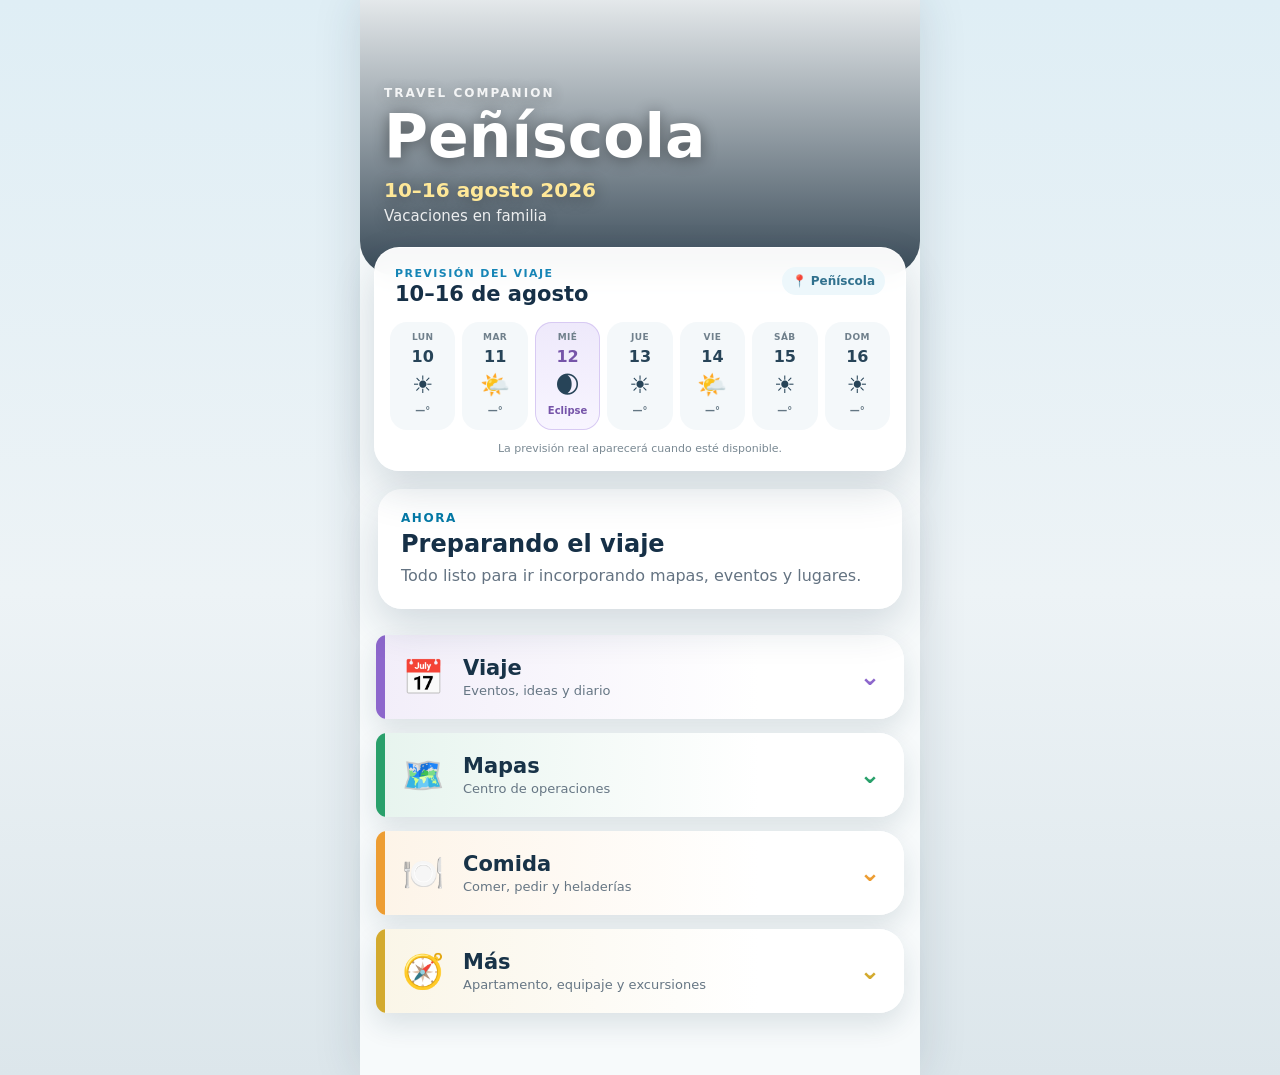
==== index.html @ 3cc0aa01 "Corrige nombre de index.html" ====
<!DOCTYPE html>
<html lang="es">
<head>
  <meta charset="UTF-8">
  <meta name="viewport" content="width=device-width, initial-scale=1.0">

  <title>Travel Companion</title>

  <link rel="stylesheet" href="css/styles.css">
</head>

<body>
  <main class="app">

    <header class="hero">
      <div class="hero-overlay">
        <p class="eyebrow">Travel Companion</p>
        <h1 id="destination-name">Cargando...</h1>
        <p class="dates" id="destination-dates"></p>
        <p class="subtitle" id="destination-subtitle"></p>
      </div>
    </header>

    <!-- Previsión integrada en la cabecera -->
    <section class="weather-strip">
      <div class="weather-heading">
        <div>
          <p class="weather-label">Previsión del viaje</p>
          <h2>10–16 de agosto</h2>
        </div>

        <span class="weather-location">📍 Peñíscola</span>
      </div>

      <div class="forecast">

        <article class="forecast-day">
          <span class="weekday">LUN</span>
          <strong>10</strong>
          <span class="weather-icon">☀️</span>
          <small>—°</small>
        </article>

        <article class="forecast-day">
          <span class="weekday">MAR</span>
          <strong>11</strong>
          <span class="weather-icon">🌤️</span>
          <small>—°</small>
        </article>

        <article class="forecast-day special-day">
          <span class="weekday">MIÉ</span>
          <strong>12</strong>
          <span class="weather-icon">🌒</span>
          <small>Eclipse</small>
        </article>

        <article class="forecast-day">
          <span class="weekday">JUE</span>
          <strong>13</strong>
          <span class="weather-icon">☀️</span>
          <small>—°</small>
        </article>

        <article class="forecast-day">
          <span class="weekday">VIE</span>
          <strong>14</strong>
          <span class="weather-icon">🌤️</span>
          <small>—°</small>
        </article>

        <article class="forecast-day">
          <span class="weekday">SÁB</span>
          <strong>15</strong>
          <span class="weather-icon">☀️</span>
          <small>—°</small>
        </article>

        <article class="forecast-day">
          <span class="weekday">DOM</span>
          <strong>16</strong>
          <span class="weather-icon">☀️</span>
          <small>—°</small>
        </article>

      </div>

      <p class="weather-note">
        La previsión real aparecerá cuando esté disponible.
      </p>
    </section>

    <section class="today-card">
      <p class="label">Ahora</p>
      <h2>Preparando el viaje</h2>
      <p>Todo listo para ir incorporando mapas, eventos y lugares.</p>
    </section>

    <section class="archive">

      <!-- VIAJE pasa a ser el primer archivo -->
      <article class="folder folder-trip">
        <button class="folder-tab" type="button">
          <span class="folder-icon">📅</span>

          <span class="folder-title">
            <strong>Viaje</strong>
            <small>Eventos, ideas y diario</small>
          </span>

          <span class="folder-arrow">⌄</span>
        </button>

        <div class="folder-content">
          <ul class="event-preview">
            <li>
              <span>10 agosto</span>
              🏠 Llegada
            </li>

            <li>
              <span>11 agosto · 18:30</span>
              🔐 Escape Room
            </li>

            <li>
              <span>12 agosto · 20:30</span>
              🌒 Eclipse
            </li>

            <li>
              <span>16 agosto</span>
              🧳 Salida
            </li>
          </ul>
        </div>
      </article>

      <article class="folder folder-map">
  <button class="folder-tab" type="button">
    <span class="folder-icon">🗺️</span>

    <span class="folder-title">
      <strong>Mapas</strong>
      <small>Centro de operaciones</small>
    </span>

    <span class="folder-arrow">⌄</span>
  </button>

  <div class="folder-content map-content">
    <div class="map-heading">
      <p class="map-label">Mapa del viaje</p>
      <h3>Peñíscola y alrededores</h3>
      <p>Playas, comida, actividades, supermercados y excursiones.</p>
    </div>

    <div class="map-frame">
      <iframe
        src="https://www.google.com/maps/d/embed?mid=1As36r0sPnsPbciLy-aY8WuUIRZUlILk"
        title="Mapa de Peñíscola"
        loading="lazy"
        allowfullscreen>
      </iframe>
    </div>

    <a
      class="map-open-button"
      href="https://www.google.com/maps/d/viewer?mid=1As36r0sPnsPbciLy-aY8WuUIRZUlILk"
      target="_blank"
      rel="noopener noreferrer">
      Abrir mapa completo
    </a>
  </div>
</article>

      <article class="folder folder-food">
        <button class="folder-tab" type="button">
          <span class="folder-icon">🍽️</span>

          <span class="folder-title">
            <strong>Comida</strong>
            <small>Comer, pedir y heladerías</small>
          </span>

          <span class="folder-arrow">⌄</span>
        </button>

        <div class="folder-content">
          <div class="mini-options">
            <button type="button">🍴 Comer sentado</button>
            <button type="button">🥡 Pedir</button>
            <button type="button">🍦 Heladerías</button>
          </div>
        </div>
      </article>

      <article class="folder folder-more">
        <button class="folder-tab" type="button">
          <span class="folder-icon">🧭</span>

          <span class="folder-title">
            <strong>Más</strong>
            <small>Apartamento, equipaje y excursiones</small>
          </span>

          <span class="folder-arrow">⌄</span>
        </button>

        <div class="folder-content">
          <div class="mini-options">
            <button type="button">🏠 Apartamento</button>
            <button type="button">🎒 Qué llevar</button>
            <button type="button">🎟️ Actividades</button>
            <button type="button">🚗 Excursiones</button>
          </div>
        </div>
      </article>

    </section>

  </main>

  <script src="js/app.js"></script>
</body>
</html>
---- css/styles.css ----
* {
  box-sizing: border-box;
}

:root {
  font-family:
    Inter,
    system-ui,
    -apple-system,
    BlinkMacSystemFont,
    "Segoe UI",
    sans-serif;

  color: #163047;
  background: #eaf1f5;
}

body {
  margin: 0;
  background:
    linear-gradient(180deg, #dfeef5 0%, #edf3f6 55%, #dce6eb 100%);
}

button {
  font: inherit;
}

.app {
  width: min(100%, 560px);
  min-height: 100vh;
  margin: 0 auto;
  padding-bottom: 48px;
  background: #f7fafb;
  box-shadow: 0 0 45px rgba(27, 53, 73, 0.14);
}

.hero {
  min-height: 275px;
  display: flex;
  align-items: flex-end;
  overflow: hidden;
  border-radius: 0 0 34px 34px;

  background:
    linear-gradient(
      180deg,
      rgba(4, 25, 42, 0.08),
      rgba(3, 24, 41, 0.78)
    ),
    url("https://images.unsplash.com/photo-1568933526025-4d85dd2b7edb?auto=format&fit=crop&w=1200&q=85");

  background-position: center;
  background-size: cover;
}

.hero-overlay {
  width: 100%;
  padding: 30px 24px 50px;
  color: white;
  text-shadow: 0 2px 16px rgba(0, 0, 0, 0.45);
}

.eyebrow {
  margin: 0 0 7px;
  font-size: 12px;
  font-weight: 800;
  letter-spacing: 0.17em;
  text-transform: uppercase;
  opacity: 0.86;
}

h1 {
  margin: 0;
  font-size: clamp(42px, 11vw, 60px);
  line-height: 0.98;
}

.dates {
  margin: 12px 0 0;
  color: #ffe898;
  font-size: 20px;
  font-weight: 800;
}

.subtitle {
  margin: 5px 0 0;
  font-size: 15px;
  opacity: 0.88;
}

.today-card {
  position: relative;
  z-index: 2;
  margin: -28px 18px 26px;
  padding: 21px 22px;
  border: 1px solid rgba(255, 255, 255, 0.75);
  border-radius: 24px;
  background: rgba(255, 255, 255, 0.94);
  box-shadow: 0 17px 40px rgba(25, 59, 82, 0.16);
  backdrop-filter: blur(12px);
}

.label {
  margin: 0 0 5px;
  color: #0479a6;
  font-size: 12px;
  font-weight: 900;
  letter-spacing: 0.13em;
  text-transform: uppercase;
}

.today-card h2 {
  margin: 0 0 6px;
  font-size: 24px;
}

.today-card p:last-child {
  margin: 0;
  color: #647382;
  line-height: 1.45;
}

.archive {
  padding: 0 16px;
}

.folder {
  --folder-color: #2687c8;

  margin-bottom: 14px;
  overflow: hidden;
  border-radius: 11px 25px 25px 11px;
  background: white;
  box-shadow: 0 12px 27px rgba(27, 57, 77, 0.12);
  transition:
    transform 160ms ease,
    box-shadow 160ms ease;
}

.folder:hover {
  transform: translateY(-1px);
  box-shadow: 0 15px 31px rgba(27, 57, 77, 0.16);
}

.folder-weather {
  --folder-color: #2d9cdb;
}

.folder-map {
  --folder-color: #29a06b;
}

.folder-food {
  --folder-color: #ed9d32;
}

.folder-trip {
  --folder-color: #8d67cc;
}

.folder-more {
  --folder-color: #d3aa2e;
}

.folder-tab {
  width: 100%;
  min-height: 84px;
  display: grid;
  grid-template-columns: 52px 1fr 34px;
  align-items: center;
  gap: 9px;

  padding: 15px 17px;
  border: 0;
  border-left: 9px solid var(--folder-color);
  background:
    linear-gradient(
      90deg,
      color-mix(in srgb, var(--folder-color) 11%, white),
      white 72%
    );

  color: #183348;
  text-align: left;
  cursor: pointer;
}

.folder-icon {
  font-size: 34px;
  line-height: 1;
}

.folder-title {
  display: flex;
  flex-direction: column;
  gap: 3px;
}

.folder-title strong {
  font-size: 21px;
}

.folder-title small {
  color: #667684;
  font-size: 13px;
}

.folder-arrow {
  color: var(--folder-color);
  font-size: 25px;
  font-weight: 900;
  text-align: center;
  transition: transform 220ms ease;
}

.folder-content {
  display: none;
  padding: 4px 21px 22px 30px;
  border-left: 9px solid var(--folder-color);
  color: #536776;
  background: white;
}

.folder.open .folder-content {
  display: block;
}

.folder.open .folder-arrow {
  transform: rotate(180deg);
}

.folder-content p {
  margin: 8px 0 0;
  line-height: 1.5;
}

.mini-options {
  display: grid;
  grid-template-columns: 1fr 1fr;
  gap: 9px;
  margin-top: 10px;
}

.mini-options button {
  min-height: 48px;
  padding: 10px;
  border: 1px solid #d9e3e8;
  border-radius: 14px;
  background: #f7fafb;
  color: #274358;
  cursor: pointer;
}

.event-preview {
  display: grid;
  gap: 8px;
  margin: 10px 0 0;
  padding: 0;
  list-style: none;
}

.event-preview li {
  padding: 12px 13px;
  border-radius: 13px;
  background: #f5f2fb;
}

.event-preview span {
  display: block;
  margin-bottom: 3px;
  color: #7758aa;
  font-size: 12px;
  font-weight: 800;
}

@media (max-width: 390px) {
  .hero {
    min-height: 245px;
  }

  .mini-options {
    grid-template-columns: 1fr;
  }

  .folder-tab {
    grid-template-columns: 45px 1fr 28px;
  }

  .folder-title strong {
    font-size: 19px;
  }
}/* PREVISIÓN INTEGRADA EN LA CABECERA */

.weather-strip {
  position: relative;
  z-index: 3;
  margin: -28px 14px 18px;
  padding: 19px 14px 15px;
  border: 1px solid rgba(255, 255, 255, 0.78);
  border-radius: 25px;
  background: rgba(255, 255, 255, 0.96);
  box-shadow: 0 18px 42px rgba(25, 59, 82, 0.17);
  backdrop-filter: blur(14px);
}

.weather-heading {
  display: flex;
  align-items: flex-start;
  justify-content: space-between;
  gap: 12px;
  padding: 0 6px 14px;
}

.weather-heading h2 {
  margin: 2px 0 0;
  font-size: 21px;
}

.weather-label {
  margin: 0;
  color: #1685b6;
  font-size: 11px;
  font-weight: 900;
  letter-spacing: 0.13em;
  text-transform: uppercase;
}

.weather-location {
  padding: 7px 10px;
  border-radius: 50px;
  background: #edf7fb;
  color: #31718e;
  font-size: 12px;
  font-weight: 700;
  white-space: nowrap;
}

.forecast {
  display: grid;
  grid-template-columns: repeat(7, minmax(52px, 1fr));
  gap: 7px;
  overflow-x: auto;
  padding: 2px 1px 8px;
  scrollbar-width: thin;
}

.forecast-day {
  min-width: 52px;
  display: flex;
  flex-direction: column;
  align-items: center;
  gap: 5px;

  padding: 10px 5px;
  border-radius: 17px;
  background: #f4f8fa;
  color: #274458;
  text-align: center;
}

.forecast-day .weekday {
  color: #70808c;
  font-size: 9px;
  font-weight: 900;
  letter-spacing: 0.05em;
}

.forecast-day strong {
  font-size: 16px;
}

.weather-icon {
  font-size: 24px;
  line-height: 1.2;
}

.forecast-day small {
  min-height: 15px;
  color: #637683;
  font-size: 10px;
  font-weight: 700;
}

.special-day {
  background: linear-gradient(180deg, #eee9fb, #f8f5ff);
  box-shadow: inset 0 0 0 1px #d8caf3;
}

.special-day strong,
.special-day small {
  color: #7654a9;
}

.weather-note {
  margin: 4px 5px 0;
  color: #7a8993;
  font-size: 11px;
  text-align: center;
}

/* La tarjeta "Preparando el viaje" ya no se superpone a la foto */

.today-card {
  margin: 0 18px 26px;
}

@media (max-width: 460px) {
  .forecast {
    grid-template-columns: repeat(7, 56px);
  }

  .weather-heading {
    align-items: center;
  }

  .weather-heading h2 {
    font-size: 19px;
  }
}/* MAPA INTEGRADO */

.map-content {
  padding-right: 18px;
}

.map-heading {
  margin: 8px 0 16px;
}

.map-heading h3 {
  margin: 2px 0 5px;
  color: #173b2d;
  font-size: 21px;
}

.map-heading p:last-child {
  margin: 0;
  color: #67786f;
  font-size: 13px;
}

.map-label {
  margin: 0;
  color: #299064;
  font-size: 11px;
  font-weight: 900;
  letter-spacing: 0.13em;
  text-transform: uppercase;
}

.map-frame {
  width: 100%;
  height: 390px;
  overflow: hidden;
  border: 1px solid #d9e7df;
  border-radius: 18px;
  background: #eef4f0;
  box-shadow: 0 10px 25px rgba(31, 91, 66, 0.13);
}

.map-frame iframe {
  width: 100%;
  height: 100%;
  border: 0;
}

.map-open-button {
  min-height: 48px;
  display: flex;
  align-items: center;
  justify-content: center;
  margin-top: 13px;
  padding: 11px 16px;
  border-radius: 15px;
  background: #299064;
  color: white;
  font-weight: 800;
  text-decoration: none;
  box-shadow: 0 8px 20px rgba(41, 144, 100, 0.23);
}

.map-open-button:hover {
  background: #237d58;
}

@media (max-width: 420px) {
  .map-frame {
    height: 330px;
  }
}
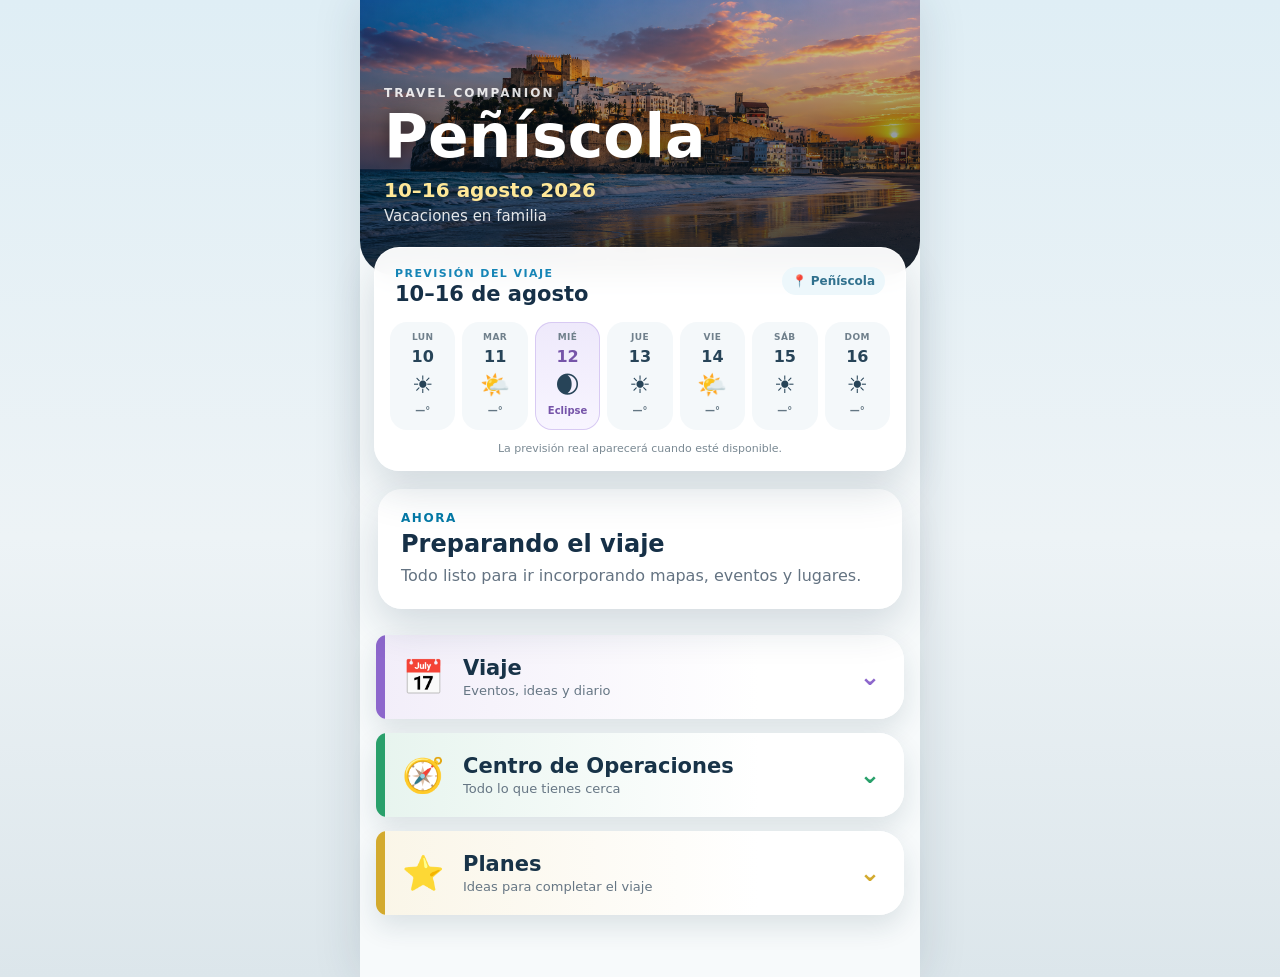
==== commit 6d7f52ad: "Mejoras en Viaje, Planes y cabecera" ====
--- a/index.html
+++ b/index.html
@@ -111,112 +111,140 @@
           <span class="folder-arrow">⌄</span>
         </button>
 
-        <div class="folder-content">
-          <ul class="event-preview">
-            <li>
-              <span>10 agosto</span>
-              🏠 Llegada
-            </li>
-
-            <li>
-              <span>11 agosto · 18:30</span>
-              🔐 Escape Room
-            </li>
-
-            <li>
-              <span>12 agosto · 20:30</span>
-              🌒 Eclipse
-            </li>
-
-            <li>
-              <span>16 agosto</span>
-              🧳 Salida
-            </li>
-          </ul>
-        </div>
-      </article>
-
-      <article class="folder folder-map">
+        <div class="folder-content trip-content">
+  <section id="trip-status" class="countdown-card">
+   
+    <strong class="countdown-number" id="trip-number">--</strong>
+
+    <p class="countdown-unit">
+    DÍAS
+</p>
+
+<p class="countdown-message" id="trip-message">
+    para vernos en Peñíscola
+</p>
+  </section>
+
+  <div class="trip-events">
+    <h3>Próximos momentos</h3>
+
+    <ul class="event-preview">
+      <li>
+        <span>10 agosto</span>
+        🏠 Llegada
+      </li>
+
+      <li>
+        <span>11 agosto · 18:30</span>
+        🔐 Escape Room
+      </li>
+
+      <li>
+        <span>12 agosto</span>
+        🌒 Eclipse
+      </li>
+
+      <li>
+        <span>16 agosto</span>
+        🧳 Regreso
+      </li>
+    </ul>
+  </div>
+</div>
+      </article>
+
+      <div id="map-component"></div>
+
+<article class="folder folder-more">
   <button class="folder-tab" type="button">
-    <span class="folder-icon">🗺️</span>
+    <span class="folder-icon">⭐</span>
 
     <span class="folder-title">
-      <strong>Mapas</strong>
-      <small>Centro de operaciones</small>
+      <strong>Planes</strong>
+      <small>Ideas para completar el viaje</small>
     </span>
 
     <span class="folder-arrow">⌄</span>
   </button>
 
-  <div class="folder-content map-content">
-    <div class="map-heading">
-      <p class="map-label">Mapa del viaje</p>
-      <h3>Peñíscola y alrededores</h3>
-      <p>Playas, comida, actividades, supermercados y excursiones.</p>
+  <div class="folder-content">
+    <div class="plans-list">
+
+      <article class="plan-card">
+        <span class="plan-icon">🚲</span>
+        <div>
+          <h4>Alquiler de bicicletas</h4>
+          <p>Explora el paseo marítimo y el casco antiguo.</p>
+        </div>
+      </article>
+
+      <article class="plan-card">
+        <span class="plan-icon">🏄</span>
+        <div>
+          <h4>Paddle Surf y Kayak</h4>
+          <p>Descubre la costa desde el mar.</p>
+        </div>
+      </article>
+
+      <article class="plan-card">
+        <span class="plan-icon">🚤</span>
+        <div>
+          <h4>Alquiler de barco</h4>
+          <p>Recorre la costa a tu ritmo.</p>
+        </div>
+      </article>
+
+      <article class="plan-card">
+        <span class="plan-icon">🏁</span>
+        <div>
+          <h4>Karting Benikarts</h4>
+          <p>Uno de los mejores circuitos de España.</p>
+        </div>
+      </article>
+
+      <article class="plan-card">
+        <span class="plan-icon">🌳</span>
+        <div>
+          <h4>Laberinto de Peñíscola</h4>
+          <p>El mayor laberinto de España.</p>
+        </div>
+      </article>
+
+      <article class="plan-card">
+        <span class="plan-icon">🌿</span>
+        <div>
+          <h4>Parque Natural Sierra de Irta</h4>
+          <p>Calas, senderos y miradores naturales.</p>
+        </div>
+      </article>
+
+      <article class="plan-card">
+        <span class="plan-icon">🏰</span>
+        <div>
+          <h4>Morella</h4>
+          <p>Una de las localidades medievales más bonitas.</p>
+        </div>
+      </article>
+
+      <article class="plan-card">
+        <span class="plan-icon">🏛️</span>
+        <div>
+          <h4>Sant Mateu</h4>
+          <p>Historia, gastronomía y casco antiguo.</p>
+        </div>
+      </article>
+
+      <article class="plan-card">
+        <span class="plan-icon">🌾</span>
+        <div>
+          <h4>Delta del Ebro</h4>
+          <p>Naturaleza, arrozales y aves.</p>
+        </div>
+      </article>
+
     </div>
-
-    <div class="map-frame">
-      <iframe
-        src="https://www.google.com/maps/d/embed?mid=1As36r0sPnsPbciLy-aY8WuUIRZUlILk"
-        title="Mapa de Peñíscola"
-        loading="lazy"
-        allowfullscreen>
-      </iframe>
-    </div>
-
-    <a
-      class="map-open-button"
-      href="https://www.google.com/maps/d/viewer?mid=1As36r0sPnsPbciLy-aY8WuUIRZUlILk"
-      target="_blank"
-      rel="noopener noreferrer">
-      Abrir mapa completo
-    </a>
   </div>
 </article>
-
-      <article class="folder folder-food">
-        <button class="folder-tab" type="button">
-          <span class="folder-icon">🍽️</span>
-
-          <span class="folder-title">
-            <strong>Comida</strong>
-            <small>Comer, pedir y heladerías</small>
-          </span>
-
-          <span class="folder-arrow">⌄</span>
-        </button>
-
-        <div class="folder-content">
-          <div class="mini-options">
-            <button type="button">🍴 Comer sentado</button>
-            <button type="button">🥡 Pedir</button>
-            <button type="button">🍦 Heladerías</button>
-          </div>
-        </div>
-      </article>
-
-      <article class="folder folder-more">
-        <button class="folder-tab" type="button">
-          <span class="folder-icon">🧭</span>
-
-          <span class="folder-title">
-            <strong>Más</strong>
-            <small>Apartamento, equipaje y excursiones</small>
-          </span>
-
-          <span class="folder-arrow">⌄</span>
-        </button>
-
-        <div class="folder-content">
-          <div class="mini-options">
-            <button type="button">🏠 Apartamento</button>
-            <button type="button">🎒 Qué llevar</button>
-            <button type="button">🎟️ Actividades</button>
-            <button type="button">🚗 Excursiones</button>
-          </div>
-        </div>
-      </article>
-
     </section>
 
   </main>
--- a/css/styles.css
+++ b/css/styles.css
@@ -35,22 +35,22 @@
 }
 
 .hero {
-  min-height: 275px;
-  display: flex;
-  align-items: flex-end;
-  overflow: hidden;
-  border-radius: 0 0 34px 34px;
-
-  background:
-    linear-gradient(
-      180deg,
-      rgba(4, 25, 42, 0.08),
-      rgba(3, 24, 41, 0.78)
-    ),
-    url("https://images.unsplash.com/photo-1568933526025-4d85dd2b7edb?auto=format&fit=crop&w=1200&q=85");
-
-  background-position: center;
-  background-size: cover;
+    min-height: 275px;
+    display: flex;
+    align-items: flex-end;
+    overflow: hidden;
+    border-radius: 0 0 34px 34px;
+
+    background:
+        linear-gradient(
+            180deg,
+            rgba(4,25,42,.08),
+            rgba(3,24,41,.78)
+        ),
+        url("../assets/peniscola.png");
+
+    background-size: cover;
+    background-position: center 35%;
 }
 
 .hero-overlay {
@@ -486,4 +486,444 @@
   .map-frame {
     height: 330px;
   }
+}/* MAPA ADAPTADO A MÓVIL */
+
+.map-mobile {
+  display: none;
+}
+
+.map-mobile-card {
+  padding: 24px 18px;
+  border: 1px solid #d9e7df;
+  border-radius: 20px;
+  background:
+    radial-gradient(circle at top right, #dff4e8, transparent 55%),
+    linear-gradient(145deg, #f7fbf8, #edf5f0);
+  text-align: center;
+  box-shadow: 0 10px 25px rgba(31, 91, 66, 0.12);
+}
+
+.map-mobile-icon {
+  display: block;
+  margin-bottom: 8px;
+  font-size: 48px;
+}
+
+.map-mobile-card h4 {
+  margin: 0 0 7px;
+  color: #173b2d;
+  font-size: 22px;
+}
+
+.map-mobile-card p {
+  max-width: 310px;
+  margin: 0 auto 18px;
+  color: #63756c;
+  font-size: 14px;
+  line-height: 1.45;
+}
+
+.map-categories {
+  display: grid;
+  grid-template-columns: 1fr 1fr;
+  gap: 8px;
+}
+
+.map-categories span {
+  padding: 10px 7px;
+  border-radius: 13px;
+  background: rgba(255, 255, 255, 0.78);
+  color: #36584a;
+  font-size: 12px;
+  font-weight: 700;
+}
+
+@media (max-width: 600px) {
+  .map-desktop {
+    display: none;
+  }
+
+  .map-mobile {
+    display: block;
+  }
+
+  .map-open-button {
+    min-height: 56px;
+    font-size: 16px;
+  }
+}/* CENTRO DE OPERACIONES */
+
+.operations-content {
+  padding-right: 18px;
+}
+
+.operations-heading {
+  margin: 8px 0 18px;
+}
+
+.operations-heading h3 {
+  margin: 3px 0 6px;
+  color: #173b2d;
+  font-size: 22px;
+}
+
+.operations-heading p:last-child {
+  margin: 0;
+  color: #687970;
+  font-size: 14px;
+}
+
+.operations-categories {
+  display: grid;
+  gap: 10px;
+}
+
+.operations-row {
+  display: grid;
+  gap: 12px;
+}
+
+.operations-row-buttons {
+  display: grid;
+  grid-template-columns: 1fr 1fr;
+  gap: 10px;
+}
+
+.operation-category {
+  min-height: 82px;
+  display: flex;
+  flex-direction: column;
+  align-items: center;
+  justify-content: center;
+  gap: 7px;
+
+  padding: 11px 8px;
+  border: 1px solid #dce8e1;
+  border-radius: 17px;
+
+  background: #f7faf8;
+  color: #315345;
+  cursor: pointer;
+
+  transition:
+    transform 150ms ease,
+    background 150ms ease,
+    border-color 150ms ease;
+}
+
+.operation-category:hover {
+  transform: translateY(-1px);
+  border-color: #9ccdb4;
+}
+
+.operation-category span {
+  font-size: 27px;
+  line-height: 1;
+}
+
+.operation-category strong {
+  font-size: 12px;
+  line-height: 1.2;
+  text-align: center;
+}
+
+.operation-category.active {
+  border-color: #299064;
+  background: #e4f4eb;
+  color: #176642;
+  box-shadow: inset 0 0 0 1px #299064;
+}
+
+.operations-results {
+  margin-top: 18px;
+  padding-top: 17px;
+  border-top: 1px solid #e0e9e4;
+}
+
+.operations-results-heading {
+  display: flex;
+  align-items: center;
+  justify-content: space-between;
+  gap: 12px;
+  margin-bottom: 11px;
+}
+
+.operations-results-heading h4 {
+  margin: 0;
+  color: #173b2d;
+  font-size: 20px;
+}
+
+.operations-results-heading small {
+  padding: 5px 9px;
+  border-radius: 30px;
+  background: #edf5f0;
+  color: #4e7161;
+  font-weight: 700;
+}
+
+.operations-list {
+  display: grid;
+  gap: 10px;
+}
+
+.operations-empty,
+.operations-error {
+  margin: 0;
+  padding: 20px 14px;
+  border-radius: 15px;
+  background: #f5f8f6;
+  color: #6d7c74;
+  text-align: center;
+}
+
+.operations-error {
+  background: #fff2f1;
+  color: #9a4943;
+}
+
+.operation-place {
+  padding: 15px;
+  border: 1px solid #e0e8e3;
+  border-radius: 16px;
+  background: white;
+}
+
+.operation-place h5 {
+  margin: 0 0 5px;
+  color: #1b3a2d;
+  font-size: 17px;
+}
+
+.operation-place p {
+  margin: 0 0 11px;
+  color: #687970;
+  font-size: 13px;
+  line-height: 1.45;
+}
+
+.operation-actions {
+    display: flex;
+    justify-content: flex-end;
+    gap: 8px;
+    margin-top: 10px;
+}
+
+.operation-actions a {
+    display: inline-flex;
+    align-items: center;
+    justify-content: center;
+
+    height: 36px;
+    padding: 0 14px;
+
+    border-radius: 10px;
+
+    background: #e8f4ed;
+
+    color: #20714d;
+
+    font-size: 13px;
+    font-weight: 700;
+
+    text-decoration: none;
+
+    transition: .15s;
+}
+
+.operation-actions a.call-button {
+  background: #eef1fb;
+  color: #4f5fa4;
+}
+
+@media (max-width: 360px) {
+
+  .operations-row-buttons {
+      grid-template-columns: 1fr;
+  }
+
+}
+
+  .operation-category {
+    min-height: 64px;
+    flex-direction: row;
+  }
+.call-button {
+    background: #eef1fb !important;
+    color: #4f5fa4 !important;
+}/* CUENTA ATRÁS DEL VIAJE */
+
+.trip-content {
+  padding-right: 18px;
+}
+
+.countdown-card {
+  margin: 10px 0 20px;
+  padding: 32px 18px;
+  border: 1px solid #ded5f0;
+  border-radius: 22px;
+  background:
+    radial-gradient(circle at top right, #eee7fb, transparent 55%),
+    linear-gradient(145deg, #fbf9ff, #f1ecfa);
+  color: #503c72;
+  text-align: center;
+
+  display:flex;
+flex-direction:column;
+justify-content:center;
+
+  box-shadow: 0 11px 28px rgba(100, 72, 145, 0.13);
+}
+
+.countdown-label {
+  margin: 0;
+  color: #8162ae;
+  font-size: 11px;
+  font-weight: 900;
+  letter-spacing: 0.14em;
+  text-transform: uppercase;
+}
+
+.countdown-icon {
+  margin-top: 9px;
+  font-size: 34px;
+  line-height: 1;
+}
+
+.countdown-number {
+  display: block;
+  margin: 0;
+  color: #684891;
+  font-size: 98px;
+  line-height: .92;
+  letter-spacing: -.06em;
+}
+
+.countdown-message {
+  margin: 8px 0 0;
+  color: #665577;
+  font-size: 17px;
+  font-weight: 700;
+}
+
+.trip-events h3 {
+  margin: 0 0 10px;
+  color: #503c72;
+  font-size: 18px;
+}.countdown-unit{
+    margin:2px 0 12px;
+
+    color:#7a5ea6;
+
+    font-size:18px;
+
+    font-weight:800;
+
+    letter-spacing:.28em;
+
+    text-transform:uppercase;
+}
+
+.countdown-message{
+    margin:0;
+
+    color:#5d4a78;
+
+    font-size:20px;
+
+    font-weight:700;
+
+    line-height:1.35;
+}/* PLANES */
+
+.plans-placeholder{
+    padding:18px;
+
+    border:1px dashed #d7dfe6;
+
+    border-radius:18px;
+
+    background:#fafcfd;
+
+    text-align:center;
+}
+
+.plans-icon{
+    display:block;
+
+    font-size:44px;
+
+    margin-bottom:10px;
+}
+
+.plans-placeholder h3{
+    margin:0 0 8px;
+
+    color:#34495e;
+}
+
+.plans-placeholder p{
+    margin:0;
+
+    line-height:1.55;
+}/* PLANES */
+
+.plans-list{
+    display:grid;
+    gap:12px;
+}
+
+.plan-card{
+    display:flex;
+    align-items:center;
+    gap:14px;
+
+    padding:14px;
+
+    border:1px solid #e3e9ec;
+    border-radius:16px;
+
+    background:white;
+
+    transition:.15s;
+}
+
+.plan-card:hover{
+    transform:translateY(-1px);
+    box-shadow:0 8px 18px rgba(0,0,0,.08);
+}
+
+.plan-icon{
+    flex-shrink:0;
+
+    width:54px;
+    height:54px;
+
+    display:flex;
+    align-items:center;
+    justify-content:center;
+
+    border-radius:14px;
+
+    background:#f3f7fb;
+
+    font-size:28px;
+}
+
+.plan-card h4{
+    margin:0 0 4px;
+
+    color:#1d3345;
+
+    font-size:17px;
+}
+
+.plan-card p{
+    margin:0;
+
+    color:#6b7a86;
+
+    font-size:13px;
+
+    line-height:1.4;
 }
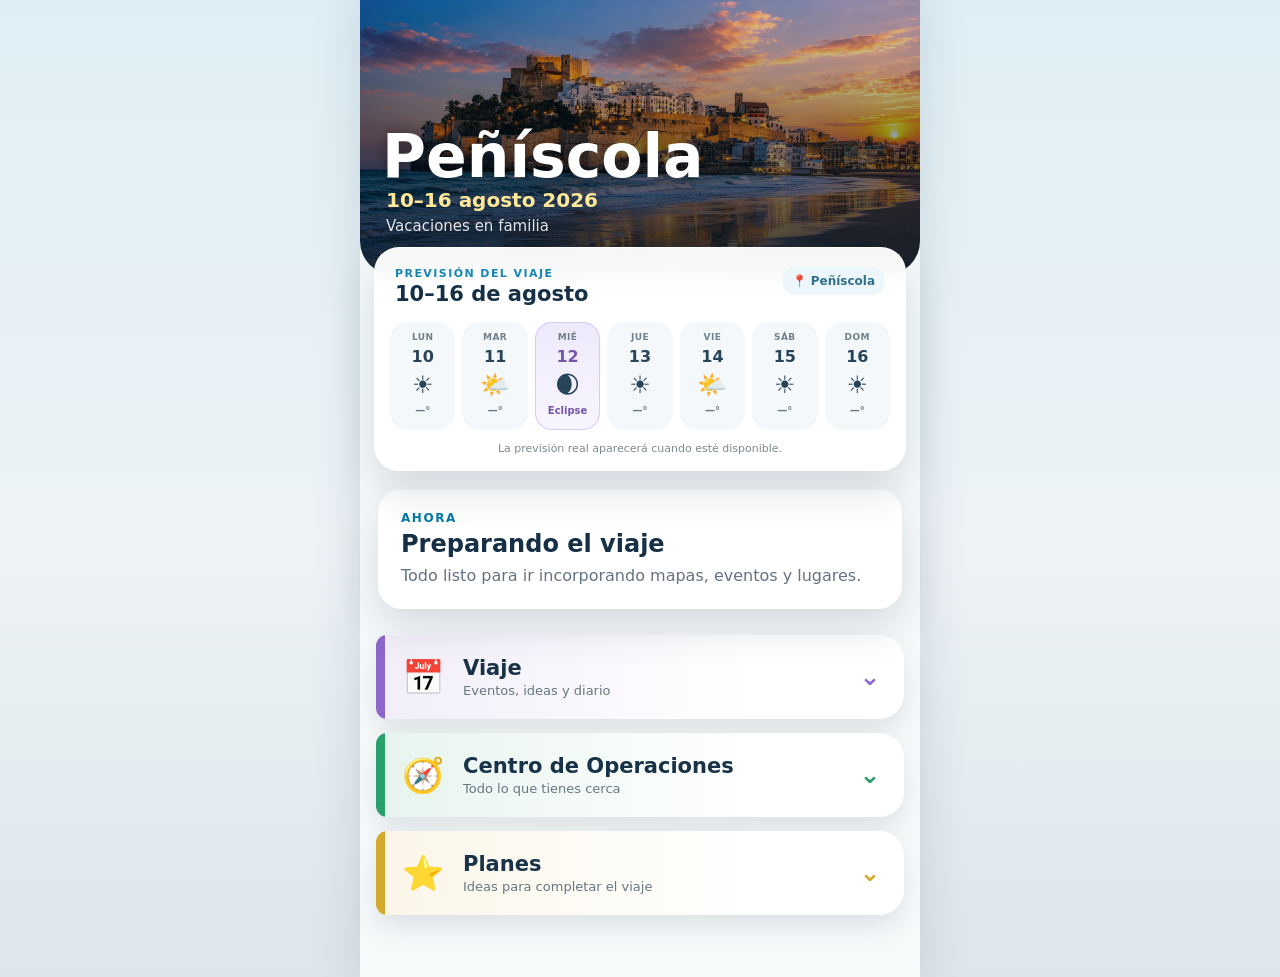
==== commit 2334422d: "Cabecera personalizada y mejoras visuales" ====
--- a/index.html
+++ b/index.html
@@ -14,7 +14,6 @@
 
     <header class="hero">
       <div class="hero-overlay">
-        <p class="eyebrow">Travel Companion</p>
         <h1 id="destination-name">Cargando...</h1>
         <p class="dates" id="destination-dates"></p>
         <p class="subtitle" id="destination-subtitle"></p>
--- a/css/styles.css
+++ b/css/styles.css
@@ -55,7 +55,7 @@
 
 .hero-overlay {
   width: 100%;
-  padding: 30px 24px 50px;
+  padding: 32px 26px 40px;
   color: white;
   text-shadow: 0 2px 16px rgba(0, 0, 0, 0.45);
 }
@@ -73,6 +73,9 @@
   margin: 0;
   font-size: clamp(42px, 11vw, 60px);
   line-height: 0.98;
+  position: relative;
+top: 10px;
+  left: -4px;
 }
 
 .dates {
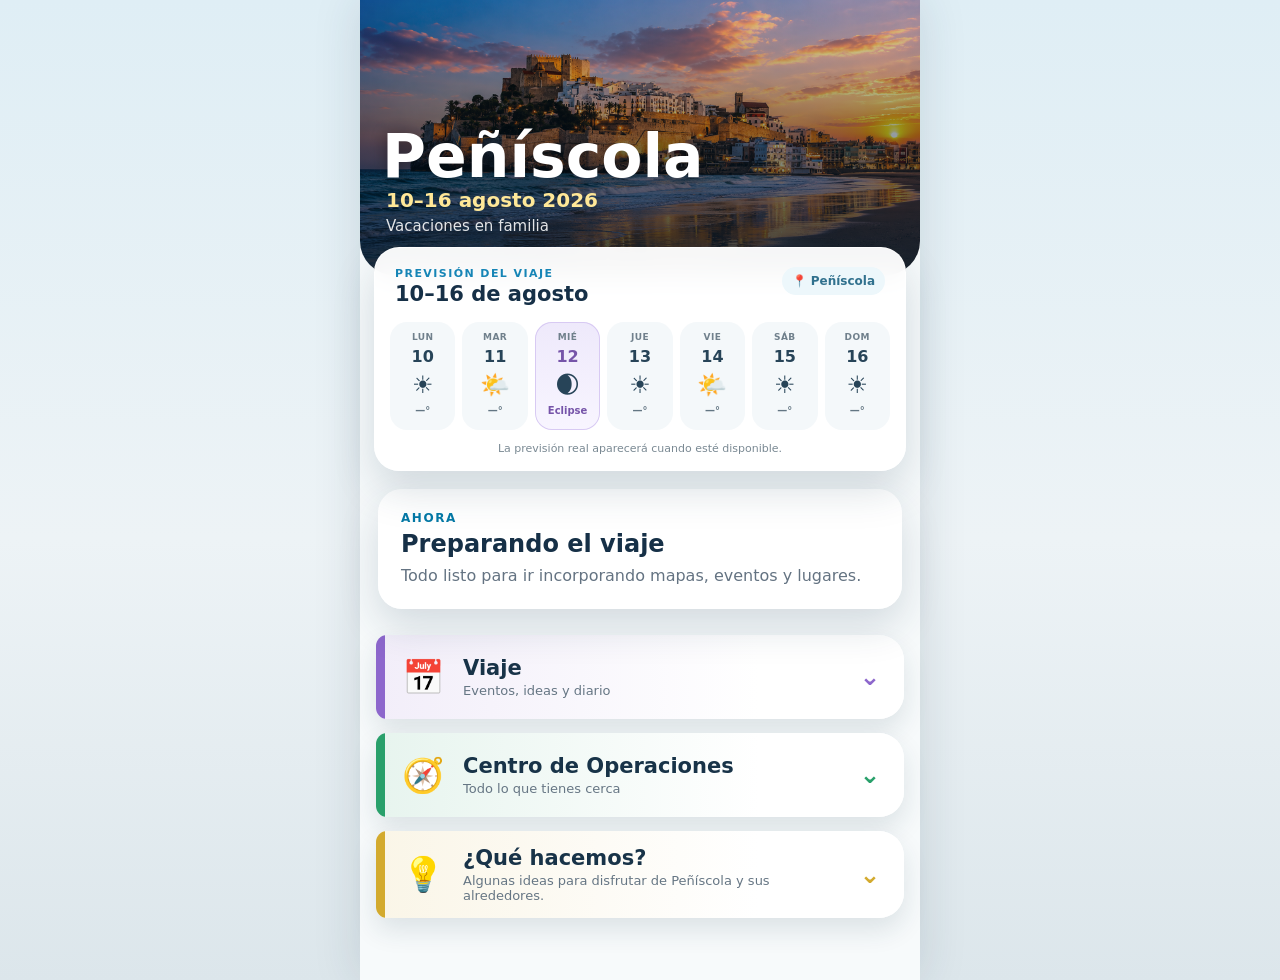
==== commit 79bbd650: "Añadida sección Qué hacemos" ====
--- a/index.html
+++ b/index.html
@@ -156,98 +156,26 @@
 
 <article class="folder folder-more">
   <button class="folder-tab" type="button">
-    <span class="folder-icon">⭐</span>
+    <span class="folder-icon">💡</span>
 
     <span class="folder-title">
-      <strong>Planes</strong>
-      <small>Ideas para completar el viaje</small>
+      <strong>¿Qué hacemos?</strong>
+      <small>Algunas ideas para disfrutar de Peñíscola y sus alrededores.</small>
     </span>
 
     <span class="folder-arrow">⌄</span>
   </button>
 
   <div class="folder-content">
-    <div class="plans-list">
-
-      <article class="plan-card">
-        <span class="plan-icon">🚲</span>
-        <div>
-          <h4>Alquiler de bicicletas</h4>
-          <p>Explora el paseo marítimo y el casco antiguo.</p>
-        </div>
-      </article>
-
-      <article class="plan-card">
-        <span class="plan-icon">🏄</span>
-        <div>
-          <h4>Paddle Surf y Kayak</h4>
-          <p>Descubre la costa desde el mar.</p>
-        </div>
-      </article>
-
-      <article class="plan-card">
-        <span class="plan-icon">🚤</span>
-        <div>
-          <h4>Alquiler de barco</h4>
-          <p>Recorre la costa a tu ritmo.</p>
-        </div>
-      </article>
-
-      <article class="plan-card">
-        <span class="plan-icon">🏁</span>
-        <div>
-          <h4>Karting Benikarts</h4>
-          <p>Uno de los mejores circuitos de España.</p>
-        </div>
-      </article>
-
-      <article class="plan-card">
-        <span class="plan-icon">🌳</span>
-        <div>
-          <h4>Laberinto de Peñíscola</h4>
-          <p>El mayor laberinto de España.</p>
-        </div>
-      </article>
-
-      <article class="plan-card">
-        <span class="plan-icon">🌿</span>
-        <div>
-          <h4>Parque Natural Sierra de Irta</h4>
-          <p>Calas, senderos y miradores naturales.</p>
-        </div>
-      </article>
-
-      <article class="plan-card">
-        <span class="plan-icon">🏰</span>
-        <div>
-          <h4>Morella</h4>
-          <p>Una de las localidades medievales más bonitas.</p>
-        </div>
-      </article>
-
-      <article class="plan-card">
-        <span class="plan-icon">🏛️</span>
-        <div>
-          <h4>Sant Mateu</h4>
-          <p>Historia, gastronomía y casco antiguo.</p>
-        </div>
-      </article>
-
-      <article class="plan-card">
-        <span class="plan-icon">🌾</span>
-        <div>
-          <h4>Delta del Ebro</h4>
-          <p>Naturaleza, arrozales y aves.</p>
-        </div>
-      </article>
-
-    </div>
+    <div id="whattodo-component"></div>
   </div>
 </article>
     </section>
 
   </main>
 
+  <script src="js/operations.js"></script>
+  <script src="js/whattodo.js"></script>
   <script src="js/app.js"></script>
 </body>
 </html>
--- a/css/styles.css
+++ b/css/styles.css
@@ -929,4 +929,147 @@
     font-size:13px;
 
     line-height:1.4;
+}.operation-distance {
+  display: inline-block;
+  margin: 1px 0 7px;
+  padding: 4px 8px;
+  border-radius: 20px;
+  background: #edf5f0;
+  color: #3e715a;
+  font-size: 12px;
+  font-weight: 800;
+}/* =========================
+   ¿QUÉ HACEMOS?
+========================= */
+
+.whattodo {
+  width: 100%;
+}
+
+.whattodo-categories {
+  display: grid;
+  grid-template-columns: 1fr;
+  gap: 10px;
+}
+
+.whattodo-category {
+  width: 100%;
+  display: flex;
+  align-items: center;
+  gap: 12px;
+
+  padding: 14px 16px;
+
+  border: 1px solid #e4e8ec;
+  border-radius: 16px;
+
+  background: #ffffff;
+  color: #17344c;
+
+  font: inherit;
+  text-align: left;
+  cursor: pointer;
+
+  box-shadow: 0 5px 14px rgba(20, 48, 70, 0.06);
+}
+
+.whattodo-category span {
+  width: 34px;
+  flex: 0 0 34px;
+
+  font-size: 23px;
+  text-align: center;
+}
+
+.whattodo-category strong {
+  font-size: 15px;
+  line-height: 1.2;
+}
+
+.whattodo-category.active {
+  background: #fff8dc;
+  border-color: #e4b719;
+}
+
+.whattodo-results {
+  margin: 10px 0 4px;
+  padding: 14px;
+
+  border-radius: 18px;
+  background: #f7f9fb;
+}
+
+.whattodo-results-heading h3 {
+  margin: 0 0 12px;
+
+  color: #17344c;
+  font-size: 17px;
+}
+
+.whattodo-list {
+  display: grid;
+  gap: 10px;
+}
+
+.whattodo-card {
+  padding: 14px;
+
+  border: 1px solid #e5e9ed;
+  border-radius: 15px;
+
+  background: #ffffff;
+}
+
+.whattodo-card-header {
+  display: flex;
+  align-items: flex-start;
+  gap: 11px;
+}
+
+.whattodo-card-icon {
+  width: 32px;
+  flex: 0 0 32px;
+
+  font-size: 22px;
+  text-align: center;
+}
+
+.whattodo-card h4 {
+  margin: 0 0 4px;
+
+  color: #17344c;
+  font-size: 15px;
+}
+
+.whattodo-card p {
+  margin: 0;
+
+  color: #687b8d;
+  font-size: 13px;
+  line-height: 1.4;
+}
+
+.whattodo-actions {
+  display: flex;
+  flex-wrap: wrap;
+  gap: 8px;
+
+  margin-top: 12px;
+}
+
+.whattodo-actions a {
+  display: inline-flex;
+  align-items: center;
+  justify-content: center;
+
+  padding: 8px 11px;
+
+  border-radius: 10px;
+
+  background: #edf4f8;
+  color: #17344c;
+
+  font-size: 12px;
+  font-weight: 800;
+  text-decoration: none;
 }
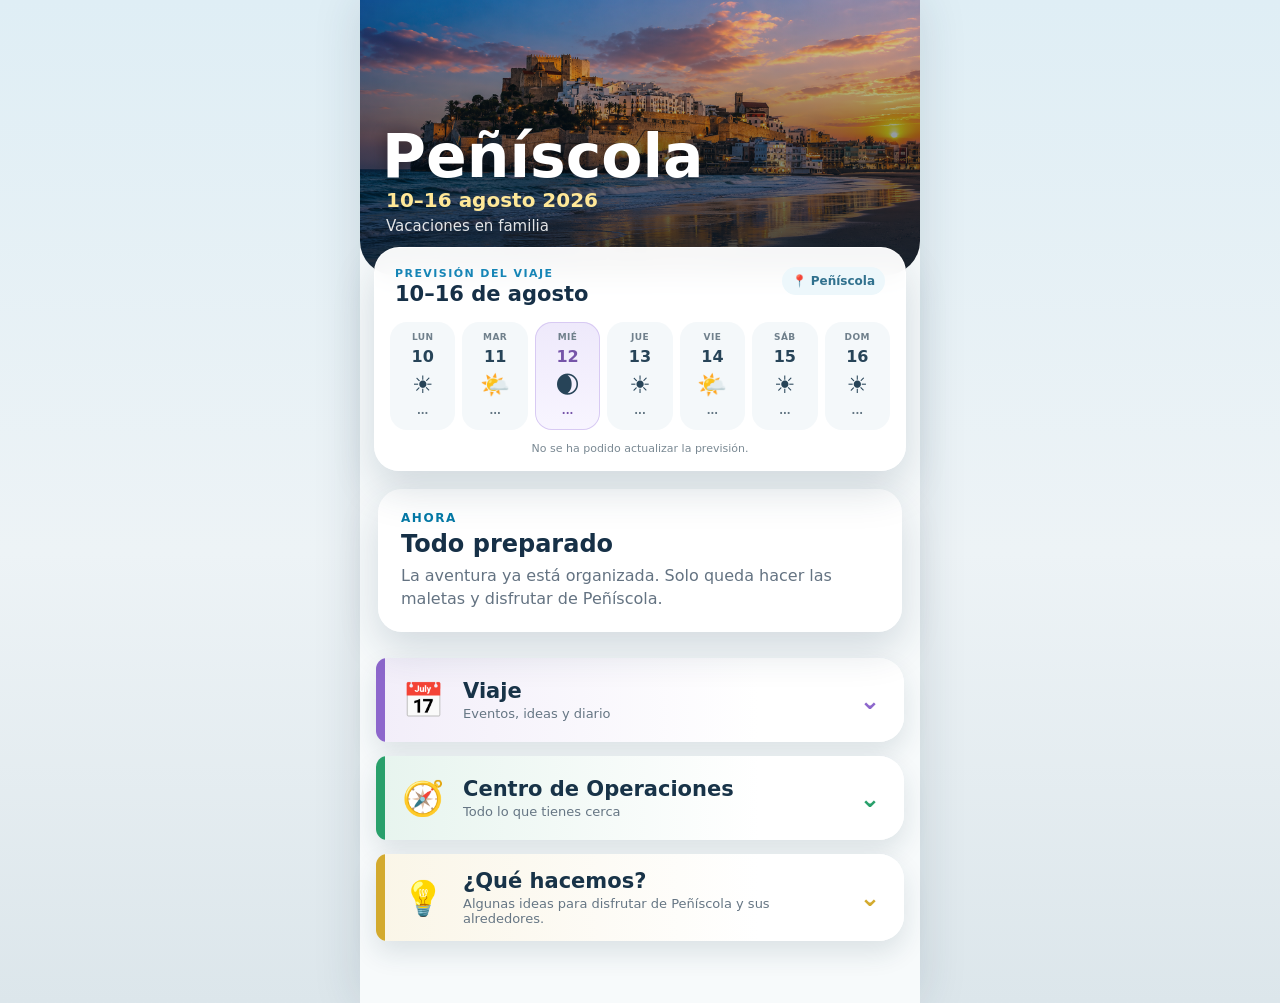
==== commit f36860b2: "Mejorado Viaje y previsión del tiempo" ====
--- a/index.html
+++ b/index.html
@@ -7,6 +7,26 @@
   <title>Travel Companion</title>
 
   <link rel="stylesheet" href="css/styles.css">
+  <link rel="icon" href="favicon.ico">
+
+<link rel="icon"
+      type="image/png"
+      sizes="16x16"
+      href="favicon-16.png">
+
+<link rel="icon"
+      type="image/png"
+      sizes="32x32"
+      href="favicon-32.png">
+
+<link rel="apple-touch-icon"
+      href="apple-touch-icon.png">
+
+<link rel="manifest"
+      href="manifest.json">
+
+<meta name="theme-color"
+      content="#0d5d8c">
 </head>
 
 <body>
@@ -37,49 +57,49 @@
           <span class="weekday">LUN</span>
           <strong>10</strong>
           <span class="weather-icon">☀️</span>
-          <small>—°</small>
+          <small>...</small>
         </article>
 
         <article class="forecast-day">
           <span class="weekday">MAR</span>
           <strong>11</strong>
           <span class="weather-icon">🌤️</span>
-          <small>—°</small>
+          <small>...</small>
         </article>
 
         <article class="forecast-day special-day">
           <span class="weekday">MIÉ</span>
           <strong>12</strong>
           <span class="weather-icon">🌒</span>
-          <small>Eclipse</small>
+          <small>...</small>
         </article>
 
         <article class="forecast-day">
           <span class="weekday">JUE</span>
           <strong>13</strong>
           <span class="weather-icon">☀️</span>
-          <small>—°</small>
+          <small>...</small>
         </article>
 
         <article class="forecast-day">
           <span class="weekday">VIE</span>
           <strong>14</strong>
           <span class="weather-icon">🌤️</span>
-          <small>—°</small>
+          <small>...</small>
         </article>
 
         <article class="forecast-day">
           <span class="weekday">SÁB</span>
           <strong>15</strong>
           <span class="weather-icon">☀️</span>
-          <small>—°</small>
+          <small>...</small>
         </article>
 
         <article class="forecast-day">
           <span class="weekday">DOM</span>
           <strong>16</strong>
           <span class="weather-icon">☀️</span>
-          <small>—°</small>
+          <small>...</small>
         </article>
 
       </div>
@@ -90,67 +110,50 @@
     </section>
 
     <section class="today-card">
-      <p class="label">Ahora</p>
-      <h2>Preparando el viaje</h2>
-      <p>Todo listo para ir incorporando mapas, eventos y lugares.</p>
-    </section>
+  <p class="label">AHORA</p>
+  <h2>Todo preparado</h2>
+  <p>La aventura ya está organizada. Solo queda hacer las maletas y disfrutar de Peñíscola.</p>
+</section>
 
     <section class="archive">
 
       <!-- VIAJE pasa a ser el primer archivo -->
       <article class="folder folder-trip">
-        <button class="folder-tab" type="button">
-          <span class="folder-icon">📅</span>
+  <button class="folder-tab" type="button">
+    <span class="folder-icon">📅</span>
 
-          <span class="folder-title">
-            <strong>Viaje</strong>
-            <small>Eventos, ideas y diario</small>
-          </span>
+    <span class="folder-title">
+      <strong>Viaje</strong>
+      <small>Eventos, ideas y diario</small>
+    </span>
 
-          <span class="folder-arrow">⌄</span>
-        </button>
+    <span class="folder-arrow">⌄</span>
+  </button>
 
-        <div class="folder-content trip-content">
-  <section id="trip-status" class="countdown-card">
-   
-    <strong class="countdown-number" id="trip-number">--</strong>
+  <div class="folder-content trip-content">
 
-    <p class="countdown-unit">
-    DÍAS
-</p>
+    <section id="trip-status" class="countdown-card">
+      <strong class="countdown-number" id="trip-number">--</strong>
 
-<p class="countdown-message" id="trip-message">
-    para vernos en Peñíscola
-</p>
-  </section>
+      <p class="countdown-unit">
+        DÍAS
+      </p>
 
-  <div class="trip-events">
-    <h3>Próximos momentos</h3>
+      <p class="countdown-message" id="trip-message">
+        para vernos en Peñíscola
+      </p>
+    </section>
 
-    <ul class="event-preview">
-      <li>
-        <span>10 agosto</span>
-        🏠 Llegada
-      </li>
+    <div class="trip-events">
+      <h3>Próximos momentos</h3>
 
-      <li>
-        <span>11 agosto · 18:30</span>
-        🔐 Escape Room
-      </li>
+      <div id="trip-events">
+        <p class="trip-loading">Cargando viaje...</p>
+      </div>
+    </div>
 
-      <li>
-        <span>12 agosto</span>
-        🌒 Eclipse
-      </li>
-
-      <li>
-        <span>16 agosto</span>
-        🧳 Regreso
-      </li>
-    </ul>
   </div>
-</div>
-      </article>
+</article>
 
       <div id="map-component"></div>
 
@@ -176,6 +179,8 @@
 
   <script src="js/operations.js"></script>
   <script src="js/whattodo.js"></script>
+  <script src="js/weather.js"></script>
+  <script src="js/trip.js"></script>
   <script src="js/app.js"></script>
 </body>
 </html>
--- a/css/styles.css
+++ b/css/styles.css
@@ -1072,4 +1072,189 @@
   font-size: 12px;
   font-weight: 800;
   text-decoration: none;
+}/* Cabecera adaptada al tiempo */
+
+.hero {
+  transition:
+    filter 0.8s ease,
+    background-color 0.8s ease;
+}
+
+.hero.weather-sunny {
+  filter: brightness(1.08) saturate(1.05);
+}
+
+.hero.weather-cloudy {
+  filter: brightness(0.92) saturate(0.88);
+}
+
+.hero.weather-rainy {
+  filter: brightness(0.82) saturate(0.78);
+}
+
+.hero.weather-storm {
+  filter: brightness(0.72) saturate(0.70);
+}/* =========================
+   VIAJE - ESTILO ARCHIVADOR
+========================= */
+
+.trip-events {
+  margin-top: 18px;
+}
+
+.trip-events h3 {
+  margin: 0 0 12px;
+  color: #17344c;
+  font-size: 16px;
+}
+
+#trip-events {
+  display: grid;
+  gap: 10px;
+}
+
+.trip-event {
+  border: 1px solid #e5e9ed;
+  border-radius: 16px;
+  background: #ffffff;
+  overflow: hidden;
+
+  box-shadow: 0 5px 14px rgba(20, 48, 70, 0.06);
+}
+
+.trip-event-header {
+  width: 100%;
+
+  display: flex;
+  align-items: center;
+  justify-content: space-between;
+  gap: 12px;
+
+  padding: 14px 15px;
+
+  border: 0;
+  background: transparent;
+
+  font: inherit;
+  text-align: left;
+  color: inherit;
+}
+
+button.trip-event-header {
+  cursor: pointer;
+}
+
+.trip-event-main {
+  display: flex;
+  align-items: center;
+  gap: 12px;
+  min-width: 0;
+}
+
+.trip-event-icon {
+  width: 36px;
+  flex: 0 0 36px;
+
+  display: flex;
+  align-items: center;
+  justify-content: center;
+
+  font-size: 23px;
+}
+
+.trip-event h4 {
+  margin: 0 0 3px;
+
+  color: #17344c;
+  font-size: 15px;
+  line-height: 1.2;
+}
+
+.trip-event-header p {
+  margin: 0;
+
+  color: #687b8d;
+  font-size: 13px;
+  line-height: 1.35;
+}
+
+.trip-event-arrow {
+  flex: 0 0 auto;
+
+  color: #8a99a7;
+  font-size: 20px;
+
+  transition: transform 0.2s ease;
+}
+
+.trip-event.open {
+  border-color: #d7b63f;
+}
+
+.trip-event.open .trip-event-header {
+  background: #fff9e8;
+}
+
+.trip-event.open .trip-event-arrow {
+  transform: rotate(180deg);
+}
+
+.trip-event-details {
+  padding: 4px 15px 15px 63px;
+
+  border-top: 1px solid #edf0f2;
+  background: #fffdf7;
+}
+
+.trip-event-details p {
+  margin: 8px 0 0;
+
+  color: #526879;
+  font-size: 13px;
+  line-height: 1.45;
+}
+
+.trip-map-button {
+  display: inline-flex;
+  align-items: center;
+  justify-content: center;
+
+  margin-top: 12px;
+  padding: 8px 11px;
+
+  border-radius: 10px;
+
+  background: #edf4f8;
+  color: #17344c;
+
+  font-size: 12px;
+  font-weight: 800;
+  text-decoration: none;
+}
+
+/* Llegada y Regreso: fichas simples */
+
+.trip-event:not(.open) .trip-event-header:not(button) {
+  background: #ffffff;
+}
+
+/* Móvil */
+
+@media (max-width: 600px) {
+  .trip-event-header {
+    padding: 13px 14px;
+  }
+
+  .trip-event-details {
+    padding-left: 61px;
+  }
+
+  .trip-event h4 {
+    font-size: 14px;
+  }
+
+  .trip-event-header p,
+  .trip-event-details p {
+    font-size: 12.5px;
+  }
 }
